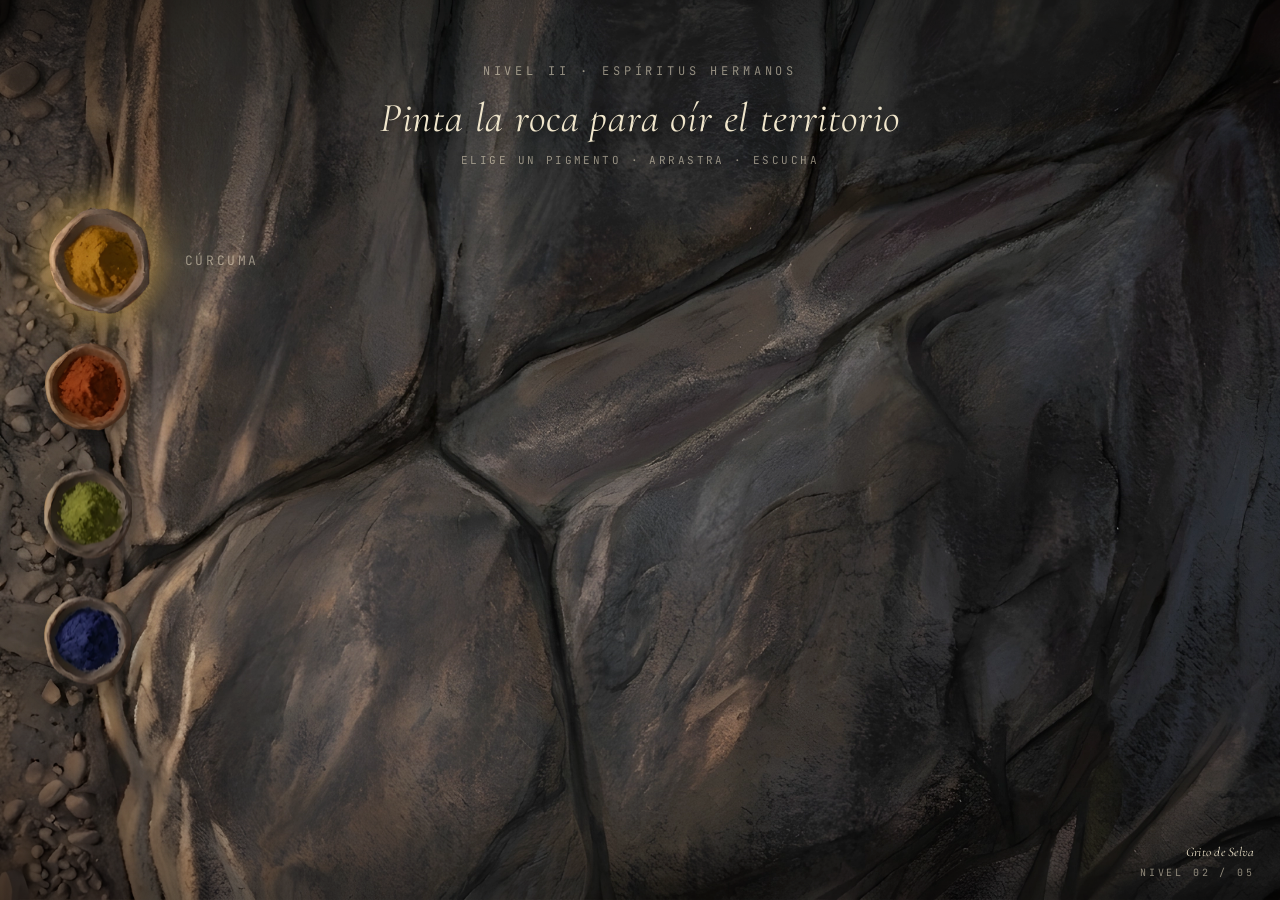
==== nivel-2/index.html @ f9dd0c47 "Prototipo Grito de Selva — versión inicial - Landing page con título, dos niveles (V y II) - Nivel 5" ====
<!doctype html>
<html lang="es">
<head>
  <meta charset="utf-8" />
  <meta name="viewport" content="width=device-width, initial-scale=1" />
  <title>Espíritus Hermanos — Nivel 2</title>
  <link rel="preconnect" href="https://fonts.googleapis.com">
  <link rel="preconnect" href="https://fonts.gstatic.com" crossorigin>
  <link href="https://fonts.googleapis.com/css2?family=Cormorant+Garamond:ital,wght@0,400;0,500;1,400;1,500&family=JetBrains+Mono:wght@300;400&display=swap" rel="stylesheet">
  <link rel="stylesheet" href="css/style.css?v=4" />
</head>
<body>

  <!-- ESCENA — fondo de roca + canvas + tazas -->
  <main class="escena" data-screen-label="Nivel 2 · Pintar la roca">

    <div class="escena__fondo"   aria-hidden="true"></div>
    <div class="escena__viñeta" aria-hidden="true"></div>

    <!-- Indicador visual del pitch (línea horizontal sutil) -->
    <div class="pitch-line" aria-hidden="true"></div>

    <!-- Canvas de dibujo — superpuesto a la roca -->
    <canvas class="lienzo" aria-label="Lienzo de pintura rupestre"></canvas>

    <!-- Panel izquierdo — tazas apiladas -->
    <aside class="tazas" aria-label="Pigmentos">
      <button class="taza" data-pigmento="amarillo" aria-label="Cúrcuma">
        <img src="assets/taza_amarillo.webp" alt="" />
        <span class="taza__etiqueta">Cúrcuma</span>
      </button>
      <button class="taza" data-pigmento="rojo" aria-label="Achiote">
        <img src="assets/taza_rojo.webp" alt="" />
        <span class="taza__etiqueta">Achiote</span>
      </button>
      <button class="taza" data-pigmento="verde" aria-label="Hojas de chilca">
        <img src="assets/taza_verde.webp" alt="" />
        <span class="taza__etiqueta">Hojas de chilca</span>
      </button>
      <button class="taza" data-pigmento="azul" aria-label="Jagua">
        <img src="assets/taza_azul.webp" alt="" />
        <span class="taza__etiqueta">Jagua</span>
      </button>
    </aside>

    <!-- Preludio — instrucción inicial, desaparece al primer gesto -->
    <header class="preludio">
      <div class="preludio__nivel">Nivel II · Espíritus Hermanos</div>
      <div class="preludio__titulo">Pinta la roca para oír el territorio</div>
      <div class="preludio__instruccion">elige un pigmento · arrastra · escucha</div>
    </header>

    <!-- Sello del proyecto -->
    <footer class="sello" aria-hidden="true">
      <span class="sello__obra">Grito de Selva</span>
      <span>Nivel 02 / 05</span>
    </footer>

  </main>

  <!-- Scripts -->
  <script src="js/audio.js?v=8"></script>
  <script src="js/canvas.js?v=8"></script>
  <script src="js/app.js?v=8"></script>

</body>
</html>
---- nivel-2/css/style.css ----
/* ============================================================
   Espíritus Hermanos — Nivel 2
   "Pintar la roca" — paisaje sonoro territorial
   ============================================================ */

:root {
  /* Paleta territorial — rupestre, cálida, oscura */
  --bg-noche:       #120a05;
  --bg-tierra:      #1a1208;
  --crema:          #f0e6cc;
  --crema-tenue:    rgba(240, 230, 204, 0.55);
  --crema-sombra:   rgba(240, 230, 204, 0.12);

  /* Pigmentos — refinados contra la roca oscura */
  --pigmento-amarillo: #d6a435;
  --pigmento-rojo:     #b04a2a;
  --pigmento-verde:    #7a8a3a;
  --pigmento-azul:     #3a4a8a;

  /* Glow de selección — tono cálido de fogata */
  --glow-activo:    rgba(242, 194, 98, 0.55);

  /* Timings */
  --fade-trazo:     15s;
  --fade-ui:        400ms;
  --respiracion:    4.5s;

  /* Tipografía */
  --serif: "Cormorant Garamond", "EB Garamond", Georgia, "Times New Roman", serif;
  --mono:  "Iosevka", "JetBrains Mono", ui-monospace, Menlo, monospace;
}

/* ---------- reset mínimo ---------- */
* { box-sizing: border-box; margin: 0; padding: 0; }
html, body { width: 100%; height: 100%; overflow: hidden; overscroll-behavior: none; }

body {
  background: var(--bg-noche);
  color: var(--crema);
  font-family: var(--serif);
  -webkit-font-smoothing: antialiased;
  user-select: none;
  -webkit-user-select: none;
  cursor: default;
}

/* ============================================================
   ESCENA — full viewport, fondo de roca con vignette
   ============================================================ */
.escena {
  position: fixed;
  inset: 0;
  overflow: hidden;
  background: var(--bg-tierra);
}

.escena__fondo {
  position: absolute;
  inset: 0;
  background-image: url("../assets/fondo_roca.webp");
  background-size: cover;
  background-position: center;
  background-repeat: no-repeat;
  /* La roca ocupa todo; sutil desaturación para que los trazos resalten */
  filter: saturate(0.92) brightness(0.95);
}

.escena__viñeta {
  position: absolute;
  inset: 0;
  pointer-events: none;
  background:
    radial-gradient(ellipse at 55% 50%,
      transparent 0%,
      transparent 55%,
      rgba(10, 6, 3, 0.35) 85%,
      rgba(10, 6, 3, 0.65) 100%);
  mix-blend-mode: multiply;
}

/* ============================================================
   CANVAS DE DIBUJO — superpuesto a la roca
   ============================================================ */
.lienzo {
  position: absolute;
  inset: 0;
  width: 100%;
  height: 100%;
  cursor: crosshair;
  touch-action: none;
}

/* ============================================================
   PANEL DE TAZAS — columna izquierda, estética de estante
   ============================================================ */
.tazas {
  position: absolute;
  left: clamp(16px, 2.5vw, 40px);
  top: 50%;
  transform: translateY(-50%);
  display: flex;
  flex-direction: column;
  gap: clamp(10px, 1.6vh, 22px);
  z-index: 10;
  pointer-events: none; /* las tazas individuales lo re-activan */
}

.taza {
  --size: clamp(72px, 9vw, 112px);
  position: relative;
  width: var(--size);
  height: var(--size);
  pointer-events: auto;
  cursor: pointer;
  border: none;
  background: transparent;
  padding: 0;
  transition: transform var(--fade-ui) cubic-bezier(.2, .8, .2, 1),
              filter    var(--fade-ui) ease;
  filter: drop-shadow(0 8px 18px rgba(0, 0, 0, 0.55))
          brightness(0.85);
}

.taza img {
  width: 100%;
  height: 100%;
  object-fit: contain;
  pointer-events: none;
  display: block;
}

.taza:hover {
  transform: scale(1.06) translateX(4px);
  filter: drop-shadow(0 10px 22px rgba(0, 0, 0, 0.6))
          brightness(1);
}

.taza.is-activa {
  transform: scale(1.18) translateX(10px);
  filter: drop-shadow(0 0 24px var(--glow-activo))
          drop-shadow(0 6px 14px rgba(0, 0, 0, 0.6))
          brightness(1.08);
}

/* Anillo luminoso bajo la taza activa — respira mientras dibujas */
.taza.is-activa::before {
  content: "";
  position: absolute;
  inset: -14%;
  border-radius: 50%;
  background: radial-gradient(circle,
    var(--glow-activo) 0%,
    transparent 62%);
  z-index: -1;
  animation: respirar var(--respiracion) ease-in-out infinite;
}

.taza.is-sonando::before {
  animation-duration: 1.4s;
}

@keyframes respirar {
  0%, 100% { opacity: 0.55; transform: scale(0.92); }
  50%      { opacity: 0.95; transform: scale(1.08); }
}

/* Etiqueta sutil de cada pigmento — solo al hover */
.taza__etiqueta {
  position: absolute;
  left: calc(100% + 14px);
  top: 50%;
  transform: translateY(-50%);
  font-family: var(--mono);
  font-size: 11px;
  letter-spacing: 0.18em;
  text-transform: uppercase;
  color: var(--crema-tenue);
  white-space: nowrap;
  opacity: 0;
  transition: opacity var(--fade-ui) ease, transform var(--fade-ui) ease;
  pointer-events: none;
}
.taza:hover .taza__etiqueta,
.taza.is-activa .taza__etiqueta {
  opacity: 0.85;
  transform: translateY(-50%) translateX(2px);
}

/* ============================================================
   TÍTULO / INSTRUCCIÓN — aparece al inicio, desaparece al primer gesto
   ============================================================ */
.preludio {
  position: absolute;
  left: 50%;
  top: clamp(32px, 7vh, 80px);
  transform: translateX(-50%);
  text-align: center;
  color: var(--crema);
  pointer-events: none;
  transition: opacity 1.6s ease;
  z-index: 5;
}

.preludio.oculto { opacity: 0; }

.preludio__nivel {
  font-family: var(--mono);
  font-size: 12px;
  letter-spacing: 0.32em;
  text-transform: uppercase;
  color: var(--crema-tenue);
  margin-bottom: 14px;
}

.preludio__titulo {
  font-family: var(--serif);
  font-weight: 400;
  font-style: italic;
  font-size: clamp(28px, 3.2vw, 44px);
  letter-spacing: 0.02em;
  text-shadow: 0 2px 14px rgba(0, 0, 0, 0.7);
}

.preludio__instruccion {
  margin-top: 10px;
  font-family: var(--mono);
  font-size: 11px;
  letter-spacing: 0.22em;
  text-transform: uppercase;
  color: var(--crema-tenue);
}

/* ============================================================
   SELLO INFERIOR — marca del proyecto, minimal
   ============================================================ */
.sello {
  position: absolute;
  right: clamp(16px, 2vw, 32px);
  bottom: clamp(16px, 2vh, 28px);
  font-family: var(--mono);
  font-size: 10px;
  letter-spacing: 0.28em;
  text-transform: uppercase;
  color: var(--crema-tenue);
  text-align: right;
  line-height: 1.8;
  pointer-events: none;
  z-index: 5;
}
.sello span { display: block; }
.sello .sello__obra {
  font-family: var(--serif);
  font-style: italic;
  text-transform: none;
  letter-spacing: 0.02em;
  font-size: 13px;
  color: var(--crema);
}

/* ============================================================
   INDICADOR DE PITCH — línea sutil vertical mientras suena
   ============================================================ */
.pitch-line {
  position: absolute;
  left: 0;
  right: 0;
  height: 1px;
  background: var(--glow-activo);
  box-shadow: 0 0 10px var(--glow-activo);
  opacity: 0;
  pointer-events: none;
  transition: opacity 200ms ease;
  z-index: 4;
}
.pitch-line.visible { opacity: 0.35; }

/* ============================================================
   TWEAKS PANEL
   ============================================================ */
.tweaks {
  position: fixed;
  left: 50%;
  transform: translateX(-50%);
  bottom: 18px;
  background: rgba(18, 10, 5, 0.88);
  border: 1px solid var(--crema-sombra);
  color: var(--crema);
  padding: 10px 18px;
  z-index: 100;
  font-family: var(--mono);
  font-size: 11px;
  letter-spacing: 0.08em;
  backdrop-filter: blur(8px);
  display: none;
  box-shadow: 0 10px 40px rgba(0, 0, 0, 0.6);
  border-radius: 2px;
}
.tweaks.abierto { display: block; }
.tweaks h3 {
  display: none; /* compact horizontal bar */
}
.tweaks__fila {
  display: flex;
  align-items: center;
  gap: 22px;
}
.tweaks label {
  display: flex;
  flex-direction: column;
  gap: 4px;
  min-width: 150px;
}
.tweaks label span {
  display: flex;
  justify-content: space-between;
  color: var(--crema-tenue);
  text-transform: uppercase;
  font-size: 9px;
  letter-spacing: 0.2em;
}
.tweaks label span b {
  font-weight: 400;
  color: var(--crema);
}
.tweaks input[type="range"] {
  width: 100%;
  accent-color: var(--pigmento-amarillo);
}
.tweaks button.limpiar {
  background: transparent;
  color: var(--crema);
  border: 1px solid var(--crema-sombra);
  padding: 8px 14px;
  font-family: var(--mono);
  font-size: 10px;
  letter-spacing: 0.22em;
  text-transform: uppercase;
  cursor: pointer;
  transition: all 200ms ease;
  white-space: nowrap;
}
.tweaks button.limpiar:hover {
  background: var(--crema-sombra);
  border-color: var(--crema-tenue);
}


/* ============================================================
   MOBILE — portrait < 700px: tazas abajo en fila horizontal
   ============================================================ */
@media (max-width: 700px), (max-height: 500px) and (orientation: landscape) {
  .preludio {
    top: 7vh;
    width: min(90vw, 520px);
  }
  .preludio__titulo {
    font-size: clamp(22px, 6vw, 32px);
    line-height: 1.15;
  }
  .preludio__nivel {
    font-size: 10px;
  }
  .preludio__instruccion {
    font-size: 11px;
  }

  /* Tazas — fila horizontal fija abajo */
  .tazas {
    left: 0;
    right: 0;
    top: auto;
    bottom: env(safe-area-inset-bottom, 0);
    padding: 14px clamp(12px, 4vw, 24px) calc(18px + env(safe-area-inset-bottom, 0));
    transform: none;
    flex-direction: row;
    justify-content: space-around;
    align-items: center;
    gap: clamp(8px, 2vw, 18px);
    background: linear-gradient(
      to top,
      rgba(10, 8, 6, 0.78) 0%,
      rgba(10, 8, 6, 0.55) 45%,
      rgba(10, 8, 6, 0) 100%
    );
    z-index: 20;
  }

  .taza {
    --size: clamp(56px, 16vw, 78px);
  }

  /* Hover en mobile no tiene sentido — estado activo es el que manda */
  .taza:hover {
    transform: none;
    filter: drop-shadow(0 6px 14px rgba(0,0,0,0.5));
  }
  .taza.is-activa {
    transform: scale(1.14);
    filter: drop-shadow(0 0 20px var(--glow-activo))
            drop-shadow(0 8px 16px rgba(0,0,0,0.6));
  }
  .taza.is-activa::before {
    inset: -10%;
  }

  /* Etiquetas: arriba de la taza, siempre visible en la activa */
  .taza__etiqueta {
    left: 50%;
    top: -22px;
    transform: translateX(-50%);
    font-size: 9px;
    letter-spacing: 0.18em;
    opacity: 0;
    white-space: nowrap;
  }
  .taza:hover .taza__etiqueta,
  .taza.is-activa .taza__etiqueta {
    opacity: 0.9;
    transform: translateX(-50%) translateY(-2px);
  }

  /* Sello — arriba a la derecha para no chocar con las tazas */
  .sello {
    top: 16px;
    right: 14px;
    bottom: auto;
    font-size: 9px;
    text-align: right;
  }

  /* Tweaks — panel vertical arriba del área de tazas */
  .tweaks {
    left: 12px;
    right: 12px;
    bottom: calc(120px + env(safe-area-inset-bottom, 0));
    transform: none;
    padding: 12px 14px;
    max-width: none;
  }
  .tweaks__fila {
    flex-direction: column;
    align-items: stretch;
    gap: 12px;
  }
  .tweaks label {
    min-width: 0;
  }
  .tweaks button.limpiar {
    width: 100%;
  }

  /* Lienzo no debe recibir tap en zona de tazas — ya controlado por z-index */
}

/* Muy estrecho — portrait teléfonos */
@media (max-width: 400px) {
  .preludio__titulo {
    font-size: 22px;
  }
  .taza {
    --size: clamp(52px, 18vw, 72px);
  }
}
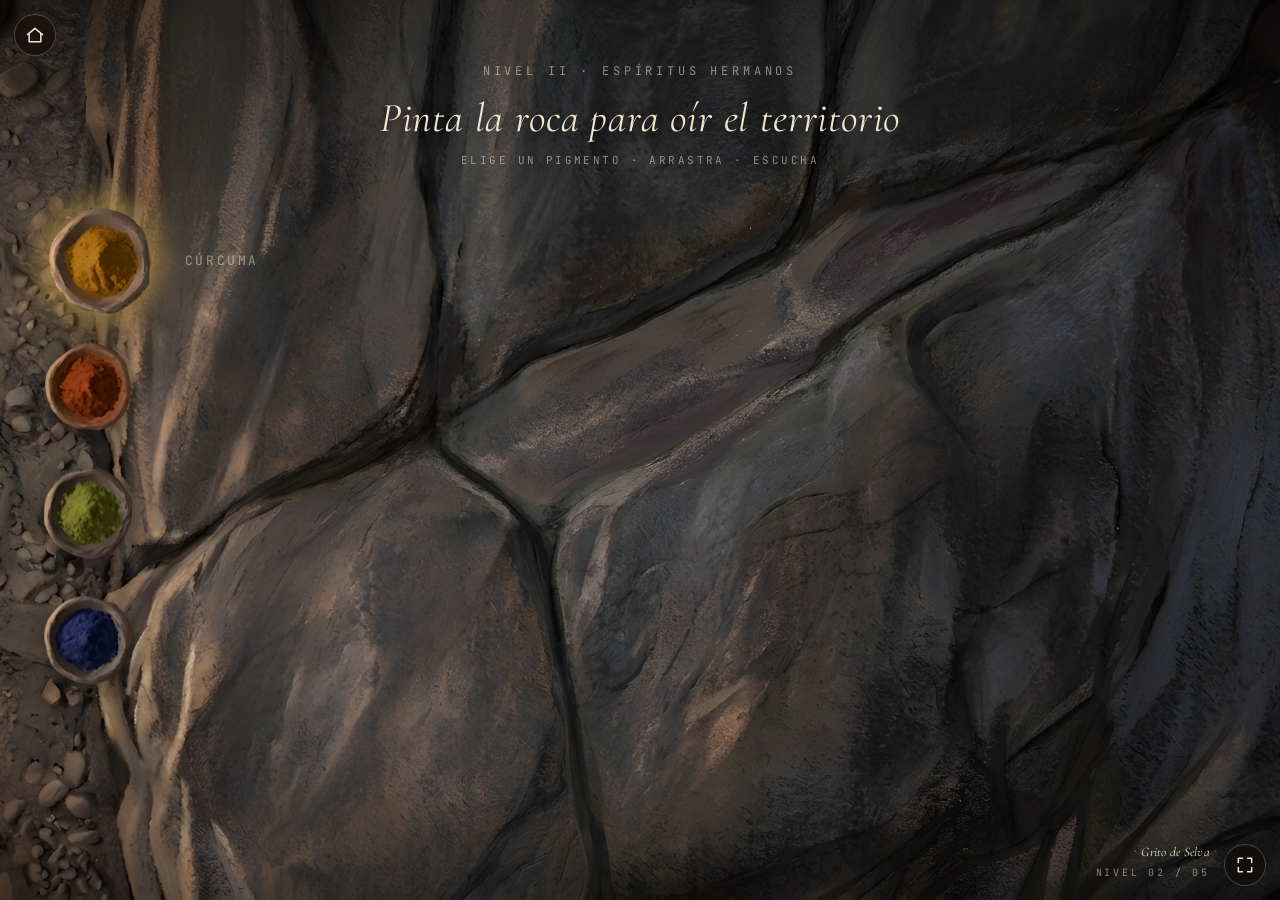
==== commit c877bd18: "feat: botones flotantes home + fullscreen, soporte portrait en nivel 5 - Fullscreen ahora es bajo de" ====
--- a/nivel-2/index.html
+++ b/nivel-2/index.html
@@ -3,7 +3,7 @@
 <head>
   <meta charset="utf-8" />
   <meta name="viewport" content="width=device-width, initial-scale=1" />
-  <title>Espíritus Hermanos — Nivel 2</title>
+  <title>Los Colores de las Plantas — Nivel 2</title>
   <link rel="preconnect" href="https://fonts.googleapis.com">
   <link rel="preconnect" href="https://fonts.gstatic.com" crossorigin>
   <link href="https://fonts.googleapis.com/css2?family=Cormorant+Garamond:ital,wght@0,400;0,500;1,400;1,500&family=JetBrains+Mono:wght@300;400&display=swap" rel="stylesheet">
@@ -58,6 +58,22 @@
 
   </main>
 
+  <!-- Controles UI (home + fullscreen) -->
+  <a class="ui-btn ui-btn--home" href="../index.html" aria-label="Volver al inicio" title="Inicio">
+    <svg viewBox="0 0 24 24" width="20" height="20" fill="none" stroke="currentColor" stroke-width="1.8" stroke-linecap="round" stroke-linejoin="round" aria-hidden="true">
+      <path d="M3 11.5 12 4l9 7.5"/>
+      <path d="M5 10.5V20h14v-9.5"/>
+    </svg>
+  </a>
+  <button class="ui-btn ui-btn--fs" id="btn-fullscreen" aria-label="Pantalla completa" title="Pantalla completa" type="button">
+    <svg class="ico-fs-on"  viewBox="0 0 24 24" width="20" height="20" fill="none" stroke="currentColor" stroke-width="1.8" stroke-linecap="round" stroke-linejoin="round" aria-hidden="true">
+      <path d="M4 9V4h5"/><path d="M20 9V4h-5"/><path d="M4 15v5h5"/><path d="M20 15v5h-5"/>
+    </svg>
+    <svg class="ico-fs-off" viewBox="0 0 24 24" width="20" height="20" fill="none" stroke="currentColor" stroke-width="1.8" stroke-linecap="round" stroke-linejoin="round" aria-hidden="true">
+      <path d="M9 4v5H4"/><path d="M15 4v5h5"/><path d="M9 20v-5H4"/><path d="M15 20v-5h5"/>
+    </svg>
+  </button>
+
   <!-- Scripts -->
   <script src="js/audio.js?v=8"></script>
   <script src="js/canvas.js?v=8"></script>
--- a/nivel-2/css/style.css
+++ b/nivel-2/css/style.css
@@ -235,7 +235,7 @@
    ============================================================ */
 .sello {
   position: absolute;
-  right: clamp(16px, 2vw, 32px);
+  right: clamp(70px, 2vw, 90px);   /* deja espacio para el botón fullscreen */
   bottom: clamp(16px, 2vh, 28px);
   font-family: var(--mono);
   font-size: 10px;
@@ -256,6 +256,43 @@
   font-size: 13px;
   color: var(--crema);
 }
+
+/* ============================================================
+   CONTROLES UI — botones home + fullscreen
+   ============================================================ */
+.ui-btn {
+  position: fixed;
+  z-index: 100;
+  width: 42px;
+  height: 42px;
+  display: inline-flex;
+  align-items: center;
+  justify-content: center;
+  background: rgba(18, 10, 5, 0.6);
+  border: 1px solid rgba(240, 230, 204, 0.25);
+  border-radius: 50%;
+  color: var(--crema);
+  cursor: pointer;
+  text-decoration: none;
+  backdrop-filter: blur(6px);
+  -webkit-backdrop-filter: blur(6px);
+  transition: background 200ms ease, color 200ms ease, transform 200ms ease, border-color 200ms ease;
+  padding: 0;
+}
+.ui-btn:hover,
+.ui-btn:focus-visible {
+  background: rgba(40, 26, 14, 0.78);
+  border-color: var(--crema-tenue);
+  color: var(--pigmento-amarillo);
+  transform: scale(1.06);
+  outline: none;
+}
+.ui-btn--home { top: max(14px, env(safe-area-inset-top));   left:  max(14px, env(safe-area-inset-left)); }
+.ui-btn--fs   { bottom: max(14px, env(safe-area-inset-bottom)); right: max(14px, env(safe-area-inset-right)); }
+
+.ui-btn--fs .ico-fs-off { display: none; }
+body.is-fullscreen .ui-btn--fs .ico-fs-on  { display: none; }
+body.is-fullscreen .ui-btn--fs .ico-fs-off { display: block; }
 
 /* ============================================================
    INDICADOR DE PITCH — línea sutil vertical mientras suena
@@ -428,6 +465,16 @@
     text-align: right;
   }
 
+  /* Botón fullscreen sube sobre la fila de tazas */
+  .ui-btn--fs {
+    bottom: calc(130px + env(safe-area-inset-bottom, 0));
+  }
+  /* Home deja paso al sello en la esquina superior */
+  .ui-btn--home {
+    top: 14px;
+    left: 14px;
+  }
+
   /* Tweaks — panel vertical arriba del área de tazas */
   .tweaks {
     left: 12px;
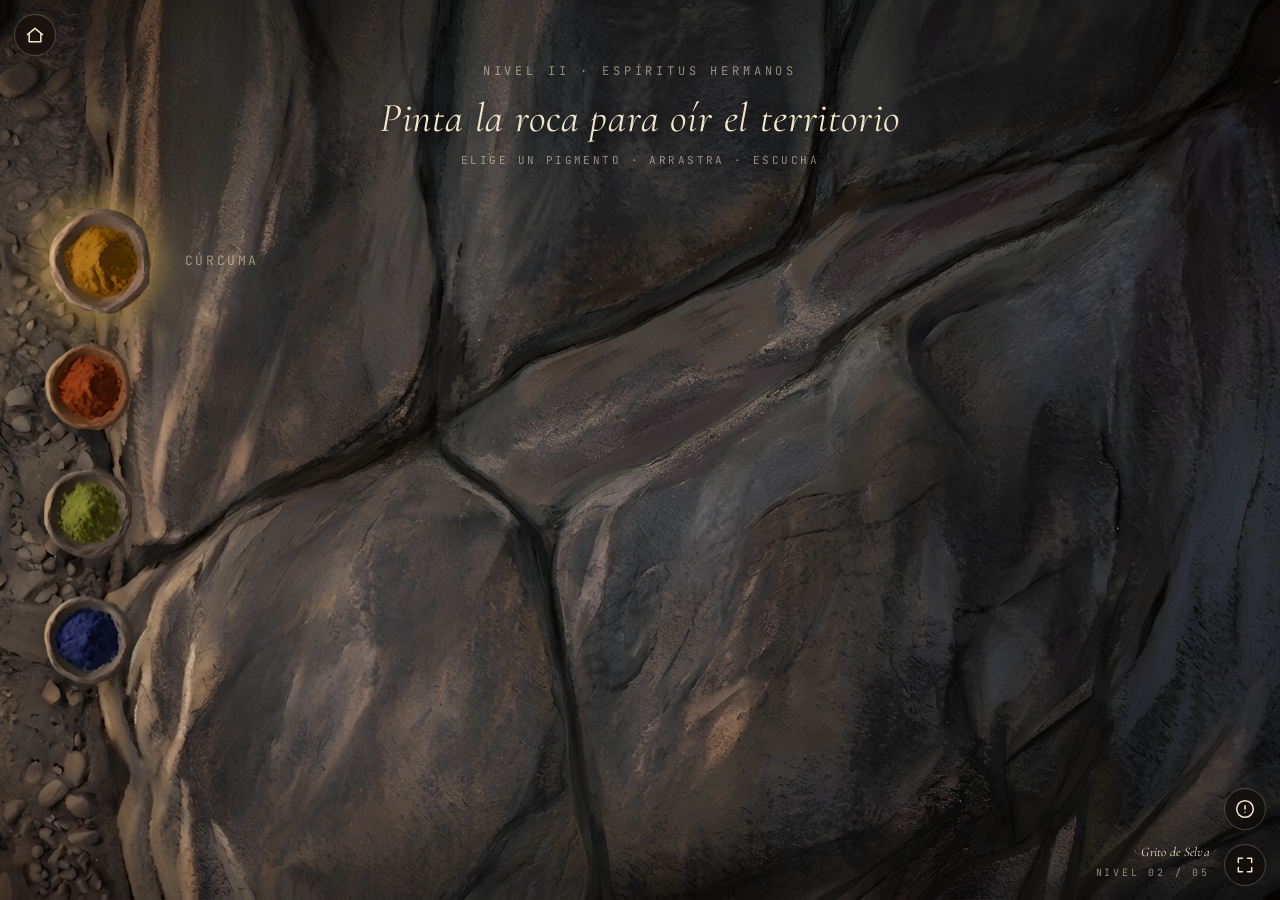
==== commit 3d97c2de: "feat: home redesign + preludio/sello/info en niveles + landscape fix nivel-2 Home: - Fondo fotográfi" ====
--- a/nivel-2/index.html
+++ b/nivel-2/index.html
@@ -65,6 +65,13 @@
       <path d="M5 10.5V20h14v-9.5"/>
     </svg>
   </a>
+  <button class="ui-btn ui-btn--info" id="btn-info" aria-label="Instrucciones" title="¿Cómo se juega?" type="button">
+    <svg viewBox="0 0 24 24" width="20" height="20" fill="none" stroke="currentColor" stroke-width="1.8" stroke-linecap="round" stroke-linejoin="round" aria-hidden="true">
+      <circle cx="12" cy="12" r="10"/>
+      <line x1="12" y1="8" x2="12" y2="12"/>
+      <line x1="12" y1="16" x2="12.01" y2="16"/>
+    </svg>
+  </button>
   <button class="ui-btn ui-btn--fs" id="btn-fullscreen" aria-label="Pantalla completa" title="Pantalla completa" type="button">
     <svg class="ico-fs-on"  viewBox="0 0 24 24" width="20" height="20" fill="none" stroke="currentColor" stroke-width="1.8" stroke-linecap="round" stroke-linejoin="round" aria-hidden="true">
       <path d="M4 9V4h5"/><path d="M20 9V4h-5"/><path d="M4 15v5h5"/><path d="M20 15v5h-5"/>
@@ -74,6 +81,28 @@
     </svg>
   </button>
 
+  <!-- Modal de instrucciones -->
+  <div class="info-modal" id="info-modal" aria-hidden="true" role="dialog" aria-labelledby="modal2-titulo">
+    <div class="info-modal__panel">
+      <button class="info-modal__close" id="btn-info-close" aria-label="Cerrar">
+        <svg viewBox="0 0 24 24" width="18" height="18" fill="none" stroke="currentColor" stroke-width="2" stroke-linecap="round"><line x1="18" y1="6" x2="6" y2="18"/><line x1="6" y1="6" x2="18" y2="18"/></svg>
+      </button>
+      <div class="info-modal__nivel">Nivel II · Espíritus Hermanos</div>
+      <h2 class="info-modal__titulo" id="modal2-titulo">Los Colores de las Plantas</h2>
+      <p class="info-modal__texto">
+        Cuatro pigmentos naturales esperan sobre la roca: cúrcuma, achiote, hojas de chilca y jagua.
+        Cada color es una voz; cada trazo dibuja el sonido en tiempo real. La roca guarda la memoria
+        de todo lo que pintas — y luego lo desvanece, lentamente.
+      </p>
+      <ul class="info-modal__pasos">
+        <li>Elige un pigmento tocando una de las tazas.</li>
+        <li>Arrastra sobre la roca para pintar y escuchar.</li>
+        <li>La altura del gesto controla el tono: arriba = agudo, abajo = grave.</li>
+        <li>Cambia de pigmento en cualquier momento para sumar nuevas voces.</li>
+      </ul>
+    </div>
+  </div>
+
   <!-- Scripts -->
   <script src="js/audio.js?v=8"></script>
   <script src="js/canvas.js?v=8"></script>
--- a/nivel-2/css/style.css
+++ b/nivel-2/css/style.css
@@ -258,7 +258,7 @@
 }
 
 /* ============================================================
-   CONTROLES UI — botones home + fullscreen
+   CONTROLES UI — botones home + info + fullscreen
    ============================================================ */
 .ui-btn {
   position: fixed;
@@ -288,6 +288,7 @@
   outline: none;
 }
 .ui-btn--home { top: max(14px, env(safe-area-inset-top));   left:  max(14px, env(safe-area-inset-left)); }
+.ui-btn--info { bottom: calc(max(14px, env(safe-area-inset-bottom)) + 56px); right: max(14px, env(safe-area-inset-right)); }
 .ui-btn--fs   { bottom: max(14px, env(safe-area-inset-bottom)); right: max(14px, env(safe-area-inset-right)); }
 
 .ui-btn--fs .ico-fs-off { display: none; }
@@ -383,9 +384,11 @@
 
 
 /* ============================================================
-   MOBILE — portrait < 700px: tazas abajo en fila horizontal
-   ============================================================ */
-@media (max-width: 700px), (max-height: 500px) and (orientation: landscape) {
+   MOBILE PORTRAIT — tazas abajo en fila horizontal
+   Solo se activa en portrait. En landscape se mantiene la
+   columna izquierda (igual que desktop), solo ajustando tamaño.
+   ============================================================ */
+@media (max-width: 700px) and (orientation: portrait) {
   .preludio {
     top: 7vh;
     width: min(90vw, 520px);
@@ -465,11 +468,13 @@
     text-align: right;
   }
 
-  /* Botón fullscreen sube sobre la fila de tazas */
+  /* Botones suben sobre la fila de tazas */
   .ui-btn--fs {
     bottom: calc(130px + env(safe-area-inset-bottom, 0));
   }
-  /* Home deja paso al sello en la esquina superior */
+  .ui-btn--info {
+    bottom: calc(130px + env(safe-area-inset-bottom, 0) + 56px);
+  }
   .ui-btn--home {
     top: 14px;
     left: 14px;
@@ -500,11 +505,139 @@
 }
 
 /* Muy estrecho — portrait teléfonos */
-@media (max-width: 400px) {
-  .preludio__titulo {
-    font-size: 22px;
-  }
-  .taza {
-    --size: clamp(52px, 18vw, 72px);
-  }
-}
+@media (max-width: 400px) and (orientation: portrait) {
+  .preludio__titulo { font-size: 22px; }
+  .taza { --size: clamp(52px, 18vw, 72px); }
+}
+
+/* ============================================================
+   MOBILE LANDSCAPE — columna izquierda, tazas más pequeñas
+   El layout de columna se mantiene como en desktop.
+   ============================================================ */
+@media (orientation: landscape) and (max-height: 500px) {
+  .taza { --size: clamp(48px, 10vh, 72px); }
+  .tazas {
+    gap: clamp(6px, 1.2vh, 14px);
+  }
+  .preludio {
+    top: 5vh;
+    width: min(82vw, 480px);
+  }
+  .preludio__titulo { font-size: clamp(18px, 4vw, 26px); }
+  .preludio__nivel  { font-size: 9px; }
+
+  /* Sello achicado para landscape */
+  .sello {
+    right: clamp(70px, 2vw, 90px);
+    bottom: clamp(10px, 1.5vh, 18px);
+    font-size: 8px;
+  }
+
+  /* Botones UI en landscape mobile: más pequeños */
+  .ui-btn { width: 36px; height: 36px; }
+  .ui-btn svg { width: 16px; height: 16px; }
+  .ui-btn--info { bottom: calc(max(10px, env(safe-area-inset-bottom)) + 46px); }
+}
+
+/* ============================================================
+   MODAL DE INSTRUCCIONES
+   ============================================================ */
+.info-modal {
+  position: fixed;
+  inset: 0;
+  z-index: 200;
+  display: flex;
+  align-items: flex-end;
+  justify-content: center;
+  padding: 0 1rem max(1.5rem, env(safe-area-inset-bottom));
+  background: rgba(10, 6, 3, 0);
+  pointer-events: none;
+  transition: background 300ms ease;
+}
+
+.info-modal.abierto {
+  background: rgba(10, 6, 3, 0.65);
+  pointer-events: all;
+}
+
+.info-modal__panel {
+  width: 100%;
+  max-width: 480px;
+  background: rgba(18, 10, 5, 0.94);
+  border: 1px solid var(--crema-sombra);
+  border-radius: 6px 6px 0 0;
+  padding: 1.6rem 1.8rem 2rem;
+  position: relative;
+  transform: translateY(110%);
+  transition: transform 380ms cubic-bezier(.22, 1, .36, 1);
+  backdrop-filter: blur(10px);
+  -webkit-backdrop-filter: blur(10px);
+}
+
+.info-modal.abierto .info-modal__panel {
+  transform: translateY(0);
+}
+
+.info-modal__close {
+  position: absolute;
+  top: 1rem;
+  right: 1rem;
+  width: 32px;
+  height: 32px;
+  display: flex;
+  align-items: center;
+  justify-content: center;
+  background: transparent;
+  border: none;
+  color: var(--crema-tenue);
+  cursor: pointer;
+  transition: color 200ms ease;
+}
+.info-modal__close:hover { color: var(--crema); }
+
+.info-modal__nivel {
+  font-family: var(--mono);
+  font-size: 9px;
+  letter-spacing: 0.32em;
+  text-transform: uppercase;
+  color: var(--crema-tenue);
+  margin-bottom: 0.6rem;
+}
+
+.info-modal__titulo {
+  font-family: var(--serif);
+  font-style: italic;
+  font-weight: 400;
+  font-size: clamp(1.1rem, 2.5vw, 1.5rem);
+  color: var(--crema);
+  margin-bottom: 1rem;
+}
+
+.info-modal__texto {
+  font-family: var(--serif);
+  font-size: clamp(0.82rem, 1.8vw, 0.95rem);
+  line-height: 1.75;
+  color: rgba(240, 230, 204, 0.72);
+  margin-bottom: 1rem;
+}
+
+.info-modal__pasos {
+  list-style: none;
+  padding: 0;
+}
+.info-modal__pasos li {
+  font-family: var(--mono);
+  font-size: clamp(0.72rem, 1.5vw, 0.82rem);
+  color: rgba(240, 230, 204, 0.6);
+  line-height: 1.6;
+  padding-left: 1rem;
+  position: relative;
+  margin-bottom: 0.35rem;
+  letter-spacing: 0.06em;
+}
+.info-modal__pasos li::before {
+  content: '–';
+  position: absolute;
+  left: 0;
+  color: var(--crema-tenue);
+}
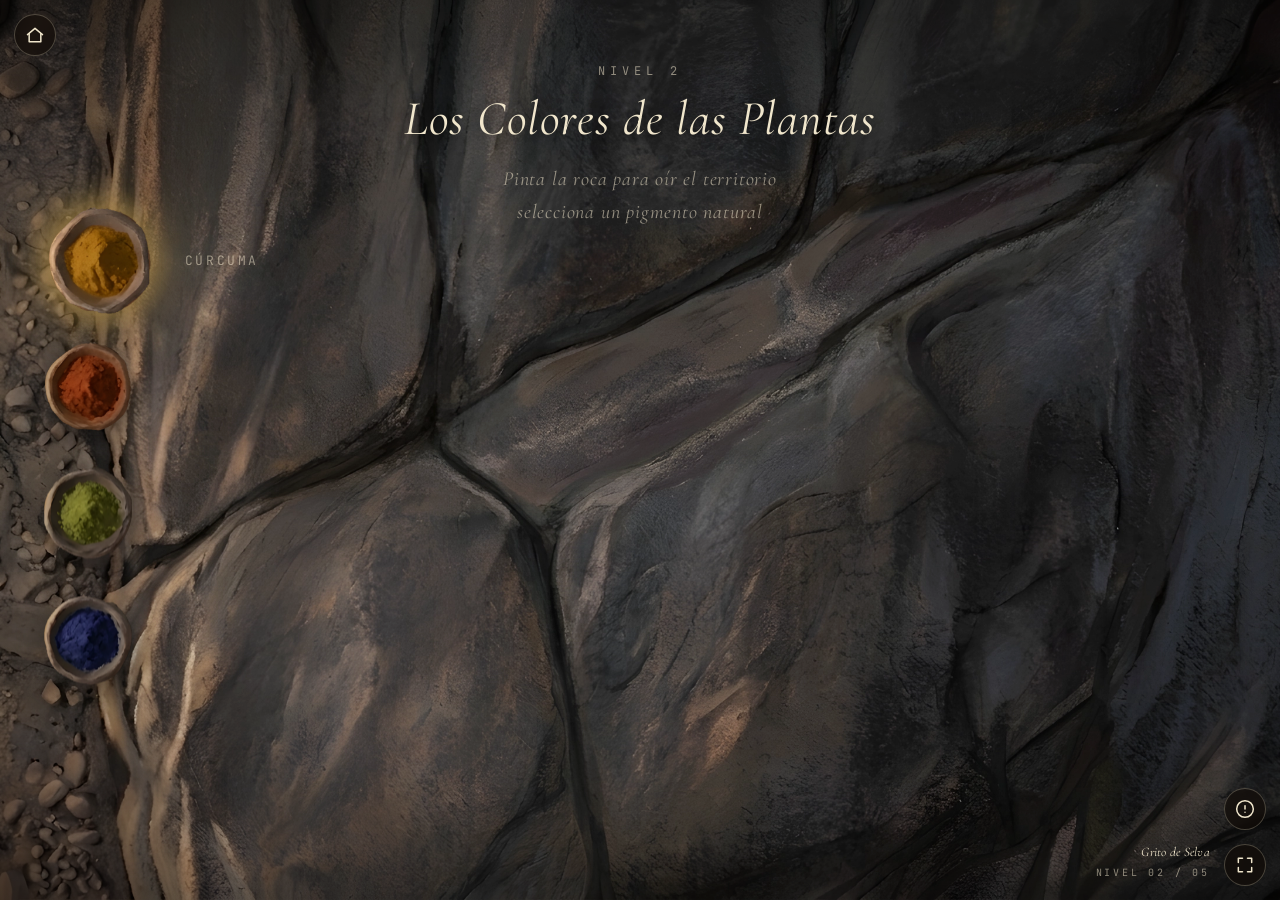
==== commit 177416e9: "refine: home opacidad + scroll cue + orden niveles; preludios reestructurados Home: - Textos con opa" ====
--- a/nivel-2/index.html
+++ b/nivel-2/index.html
@@ -45,9 +45,12 @@
 
     <!-- Preludio — instrucción inicial, desaparece al primer gesto -->
     <header class="preludio">
-      <div class="preludio__nivel">Nivel II · Espíritus Hermanos</div>
-      <div class="preludio__titulo">Pinta la roca para oír el territorio</div>
-      <div class="preludio__instruccion">elige un pigmento · arrastra · escucha</div>
+      <div class="preludio__nivel">Nivel 2</div>
+      <div class="preludio__titulo">Los Colores de las Plantas</div>
+      <div class="preludio__instruccion">
+        Pinta la roca para oír el territorio<br>
+        selecciona un pigmento natural
+      </div>
     </header>
 
     <!-- Sello del proyecto -->
--- a/nivel-2/css/style.css
+++ b/nivel-2/css/style.css
@@ -205,29 +205,32 @@
 
 .preludio__nivel {
   font-family: var(--mono);
-  font-size: 12px;
-  letter-spacing: 0.32em;
+  font-size: clamp(9px, 1.1vw, 12px);
+  letter-spacing: 0.42em;
   text-transform: uppercase;
   color: var(--crema-tenue);
-  margin-bottom: 14px;
+  margin-bottom: 12px;
 }
 
 .preludio__titulo {
   font-family: var(--serif);
   font-weight: 400;
   font-style: italic;
-  font-size: clamp(28px, 3.2vw, 44px);
+  font-size: clamp(30px, 3.8vw, 52px);
   letter-spacing: 0.02em;
-  text-shadow: 0 2px 14px rgba(0, 0, 0, 0.7);
+  color: var(--crema);
+  text-shadow: 0 2px 18px rgba(0, 0, 0, 0.8);
+  line-height: 1.15;
+  margin-bottom: 16px;
 }
 
 .preludio__instruccion {
-  margin-top: 10px;
-  font-family: var(--mono);
-  font-size: 11px;
-  letter-spacing: 0.22em;
-  text-transform: uppercase;
-  color: var(--crema-tenue);
+  font-family: var(--serif);
+  font-size: clamp(14px, 1.7vw, 20px);
+  font-style: italic;
+  letter-spacing: 0.04em;
+  color: var(--crema-tenue);
+  line-height: 1.65;
 }
 
 /* ============================================================
